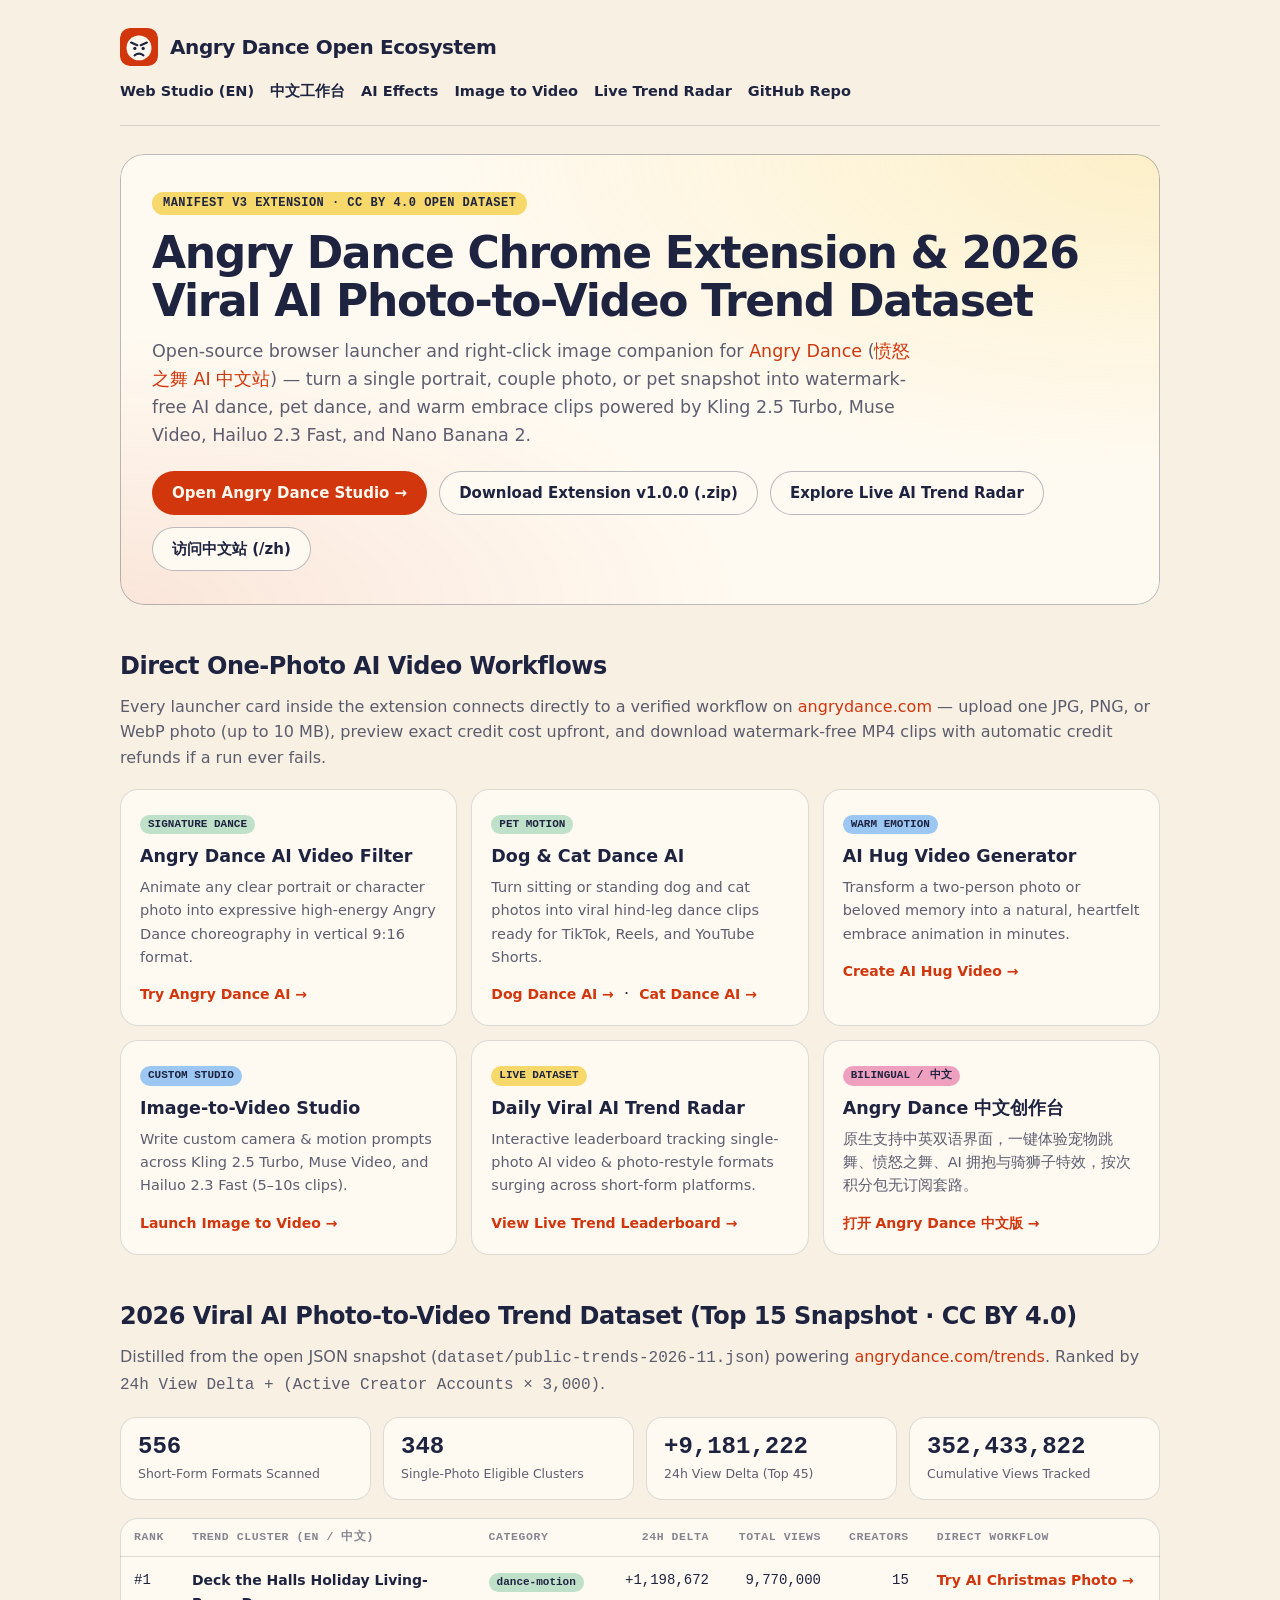
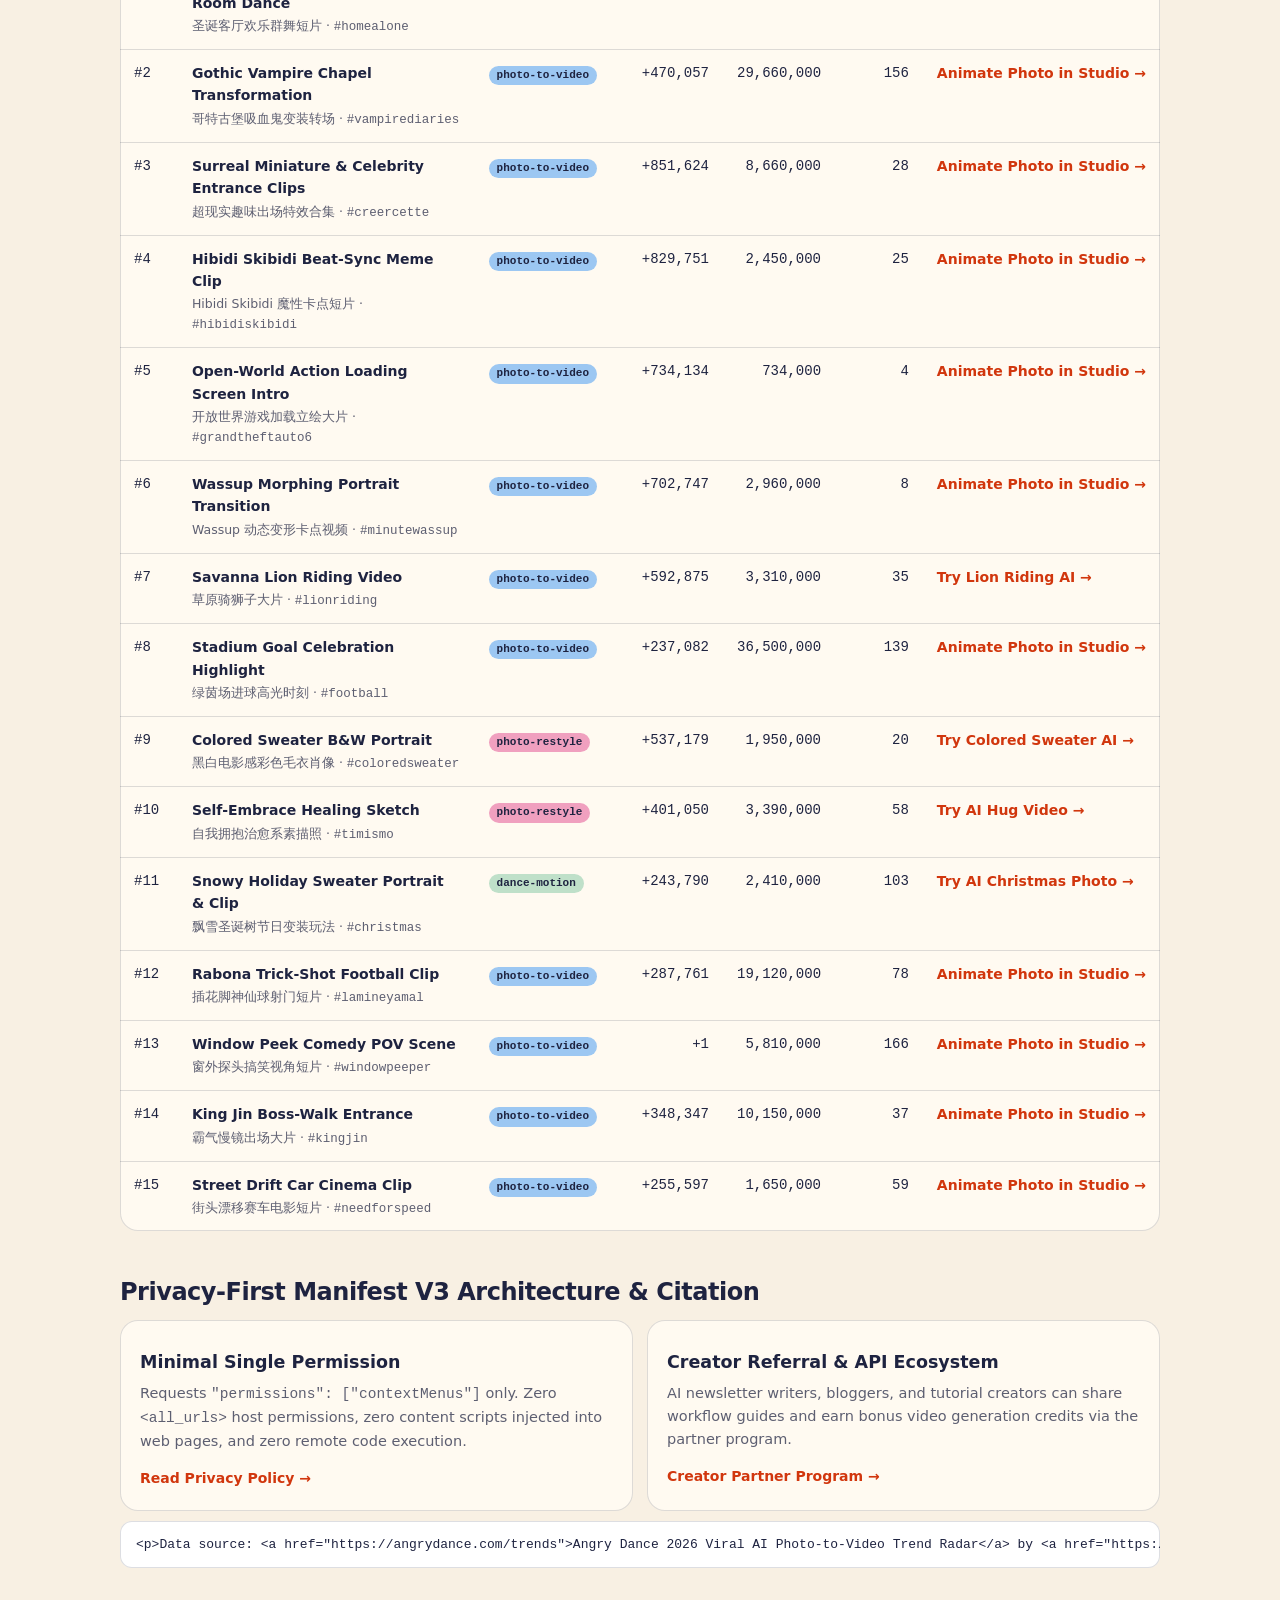
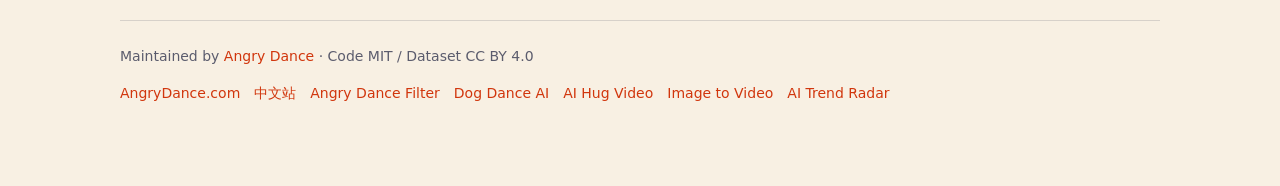
==== docs/index.html @ fce24b59 "Initial release: Angry Dance MV3 Chrome Extension v1.0.0 & CC BY 4.0 AI Video Trend Dataset" ====
<!doctype html>
<html lang="en">
  <head>
    <meta charset="utf-8" />
    <meta name="viewport" content="width=device-width, initial-scale=1" />
    <title>Angry Dance AI — Open-Source Chrome Extension (MV3) &amp; 2026 Viral AI Video Trend Dataset</title>
    <meta
      name="description"
      content="Open-source Manifest V3 Chrome Extension and CC BY 4.0 2026 Viral AI Photo-to-Video Trend Dataset for Angry Dance (angrydance.com). Animate portraits, dog &amp; cat dance clips, and AI hug videos from one photo."
    />
    <meta name="robots" content="index, follow" />
    <link rel="canonical" href="https://siuserxiaowei.github.io/angrydance-chrome-extension/" />
    <link rel="icon" type="image/svg+xml" href="./favicon.svg" />
    <meta property="og:type" content="website" />
    <meta property="og:title" content="Angry Dance AI — Chrome Extension &amp; 2026 Viral AI Video Trend Dataset" />
    <meta
      property="og:description"
      content="Lightweight Manifest V3 browser companion (contextMenus-only) and CC BY 4.0 dataset of 45 ranked single-photo AI video trends."
    />
    <meta property="og:url" content="https://siuserxiaowei.github.io/angrydance-chrome-extension/" />
    <script type="application/ld+json">
{
  "@context": "https://schema.org",
  "@graph": [
    {
      "@type": "SoftwareApplication",
      "name": "Angry Dance AI Chrome Extension",
      "applicationCategory": "MultimediaApplication",
      "operatingSystem": "Chrome, Edge, Chromium",
      "softwareVersion": "1.0.0",
      "license": "https://opensource.org/licenses/MIT",
      "url": "https://siuserxiaowei.github.io/angrydance-chrome-extension/",
      "downloadUrl": "https://github.com/siuserxiaowei/angrydance-chrome-extension/releases/tag/v1.0.0",
      "isPartOf": {
        "@type": "WebSite",
        "name": "Angry Dance",
        "url": "https://angrydance.com/"
      }
    },
    {
      "@type": "Dataset",
      "name": "Angry Dance 2026 Viral AI Photo-to-Video & Dance Trend Dataset",
      "description": "Open CC BY 4.0 dataset of 45 ranked single-photo AI dance, pet motion, and image-to-video social video clusters distilled from 556 short-form formats.",
      "url": "https://angrydance.com/trends",
      "sameAs": "https://siuserxiaowei.github.io/angrydance-chrome-extension/",
      "license": "https://creativecommons.org/licenses/by/4.0/",
      "creator": {
        "@type": "Organization",
        "name": "Angry Dance",
        "url": "https://angrydance.com/"
      }
    }
  ]
}
    </script>
    <style>
      :root {
        --paper: #f8f0e3;
        --surface: #fffaf1;
        --field: #ffffff;
        --ink: #1e2340;
        --ink-72: rgba(30, 35, 64, 0.72);
        --ink-54: rgba(30, 35, 64, 0.54);
        --line: rgba(30, 35, 64, 0.15);
        --line-strong: rgba(30, 35, 64, 0.3);
        --brand: #d1360d;
        --brand-hover: #b92e09;
        --on-brand: #fff8ee;
        --butter: #f6d86b;
        --sage: #bfe0c9;
        --sky: #9cc7f2;
        --rose: #f0a0bf;
        --f-ui: -apple-system, BlinkMacSystemFont, 'Segoe UI', 'PingFang SC', 'Noto Sans SC', system-ui, sans-serif;
        --f-mono: ui-monospace, 'SF Mono', Menlo, Consolas, monospace;
      }
      @media (prefers-color-scheme: dark) {
        :root {
          --paper: #10122a;
          --surface: #181b38;
          --field: #1f2346;
          --ink: #f8f0e3;
          --ink-72: rgba(248, 240, 227, 0.74);
          --ink-54: rgba(248, 240, 227, 0.54);
          --line: rgba(248, 240, 227, 0.14);
          --line-strong: rgba(248, 240, 227, 0.3);
        }
      }
      *, *::before, *::after { box-sizing: border-box; }
      body {
        margin: 0;
        background: var(--paper);
        color: var(--ink);
        font: 400 16px/1.6 var(--f-ui);
        -webkit-font-smoothing: antialiased;
      }
      a { color: var(--brand); text-decoration: none; }
      a:hover { text-decoration: underline; }
      .wrap { max-width: 1080px; margin: 0 auto; padding: 28px 20px 64px; }
      header.nav {
        display: flex;
        flex-wrap: wrap;
        align-items: center;
        justify-content: space-between;
        gap: 14px;
        padding-bottom: 22px;
        border-bottom: 1px solid var(--line);
      }
      .brand {
        display: inline-flex;
        align-items: center;
        gap: 12px;
        color: var(--ink);
        font-weight: 800;
        font-size: 20px;
        letter-spacing: -0.02em;
      }
      .brand:hover { text-decoration: none; }
      .brand img { width: 38px; height: 38px; border-radius: 10px; }
      .nav-links { display: flex; flex-wrap: wrap; gap: 16px; font-size: 14.5px; font-weight: 600; }
      .nav-links a { color: var(--ink); }
      .nav-links a:hover { color: var(--brand); }
      .hero {
        margin-top: 28px;
        padding: 34px 32px;
        border-radius: 24px;
        background:
          radial-gradient(120% 120% at 100% 0%, rgba(246, 216, 107, 0.3), transparent 58%),
          radial-gradient(100% 100% at 0% 100%, rgba(209, 54, 13, 0.1), transparent 60%),
          var(--surface);
        box-shadow: inset 0 0 0 1px var(--line-strong);
      }
      .eyebrow {
        display: inline-block;
        padding: 4px 11px;
        border-radius: 999px;
        background: var(--butter);
        color: #1e2340;
        font: 600 12px/1.2 var(--f-mono);
        letter-spacing: 0.04em;
        text-transform: uppercase;
      }
      h1 {
        margin: 14px 0 12px;
        font-size: clamp(28px, 4.4vw, 44px);
        line-height: 1.1;
        letter-spacing: -0.03em;
      }
      .lead { margin: 0 0 22px; max-width: 760px; font-size: 17.5px; color: var(--ink-72); }
      .btn-row { display: flex; flex-wrap: wrap; gap: 12px; }
      .btn {
        display: inline-flex;
        align-items: center;
        gap: 8px;
        height: 44px;
        padding: 0 20px;
        border-radius: 999px;
        font-weight: 650;
        font-size: 15px;
        color: var(--ink);
        background: var(--surface);
        box-shadow: inset 0 0 0 1px var(--line-strong);
      }
      .btn:hover { text-decoration: none; transform: translateY(-1px); }
      .btn-primary { background: var(--brand); color: var(--on-brand); box-shadow: none; }
      .btn-primary:hover { background: var(--brand-hover); }
      section { margin-top: 42px; }
      h2 { margin: 0 0 8px; font-size: 24px; letter-spacing: -0.02em; }
      .sec-desc { margin: 0 0 18px; color: var(--ink-72); }
      .grid-3 {
        display: grid;
        grid-template-columns: repeat(auto-fit, minmax(290px, 1fr));
        gap: 14px;
      }
      .card {
        padding: 20px;
        border-radius: 18px;
        background: var(--surface);
        box-shadow: inset 0 0 0 1px var(--line);
      }
      .card h3 { margin: 8px 0 6px; font-size: 17.5px; }
      .card p { margin: 0 0 12px; font-size: 14.5px; color: var(--ink-72); }
      .card-cta { font-weight: 650; font-size: 14px; }
      .kpi-row {
        display: grid;
        grid-template-columns: repeat(auto-fit, minmax(190px, 1fr));
        gap: 12px;
        margin-bottom: 18px;
      }
      .kpi {
        padding: 16px 18px;
        border-radius: 16px;
        background: var(--surface);
        box-shadow: inset 0 0 0 1px var(--line);
      }
      .kpi .val { font: 800 24px/1.15 var(--f-mono); }
      .kpi .lbl { margin-top: 4px; font-size: 12.5px; color: var(--ink-72); }
      .table-wrap {
        overflow-x: auto;
        border-radius: 18px;
        background: var(--surface);
        box-shadow: inset 0 0 0 1px var(--line);
      }
      table { width: 100%; border-collapse: collapse; font-size: 14px; }
      th, td { padding: 12px 14px; text-align: left; border-bottom: 1px solid var(--line); vertical-align: top; }
      th { font: 600 11.5px/1.2 var(--f-mono); text-transform: uppercase; letter-spacing: 0.05em; color: var(--ink-54); }
      tr:last-child td { border-bottom: 0; }
      .sub { font-size: 12.5px; color: var(--ink-72); margin-top: 2px; }
      .mono { font-family: var(--f-mono); }
      .num { text-align: right; white-space: nowrap; }
      .badge {
        display: inline-block;
        padding: 3px 8px;
        border-radius: 999px;
        font: 600 11px/1.2 var(--f-mono);
        color: #1e2340;
        background: var(--butter);
        white-space: nowrap;
      }
      .cat-photo-to-video { background: var(--sky); }
      .cat-photo-restyle { background: var(--rose); }
      .cat-dance-motion { background: var(--sage); }
      .table-link { font-weight: 600; white-space: nowrap; }
      pre {
        margin: 10px 0 0;
        padding: 14px 16px;
        border-radius: 12px;
        background: var(--field);
        box-shadow: inset 0 0 0 1px var(--line);
        overflow-x: auto;
        font: 400 13px/1.5 var(--f-mono);
      }
      footer {
        margin-top: 52px;
        padding-top: 24px;
        border-top: 1px solid var(--line);
        display: flex;
        flex-wrap: wrap;
        justify-content: space-between;
        gap: 14px;
        font-size: 14px;
        color: var(--ink-72);
      }
      .footer-links { display: flex; flex-wrap: wrap; gap: 14px; }
    </style>
  </head>
  <body>
    <div class="wrap">
      <header class="nav">
        <a class="brand" href="https://angrydance.com/">
          <img src="./favicon.svg" alt="Angry Dance Logo" width="38" height="38" />
          <span>Angry Dance Open Ecosystem</span>
        </a>
        <nav class="nav-links" aria-label="Primary Links">
          <a href="https://angrydance.com/">Web Studio (EN)</a>
          <a href="https://angrydance.com/zh">中文工作台</a>
          <a href="https://angrydance.com/effects">AI Effects</a>
          <a href="https://angrydance.com/tools/image-to-video">Image to Video</a>
          <a href="https://angrydance.com/trends">Live Trend Radar</a>
          <a href="https://github.com/siuserxiaowei/angrydance-chrome-extension">GitHub Repo</a>
        </nav>
      </header>

      <main>
        <section class="hero">
          <span class="eyebrow">Manifest V3 Extension · CC BY 4.0 Open Dataset</span>
          <h1>Angry Dance Chrome Extension &amp; 2026 Viral AI Photo-to-Video Trend Dataset</h1>
          <p class="lead">
            Open-source browser launcher and right-click image companion for
            <a href="https://angrydance.com/">Angry Dance</a> (<a href="https://angrydance.com/zh">愤怒之舞 AI 中文站</a>)
            — turn a single portrait, couple photo, or pet snapshot into watermark-free AI dance, pet dance, and warm embrace clips powered by Kling 2.5 Turbo, Muse Video, Hailuo 2.3 Fast, and Nano Banana 2.
          </p>
          <div class="btn-row">
            <a class="btn btn-primary" href="https://angrydance.com/">Open Angry Dance Studio →</a>
            <a class="btn" href="https://github.com/siuserxiaowei/angrydance-chrome-extension/releases/tag/v1.0.0">Download Extension v1.0.0 (.zip)</a>
            <a class="btn" href="https://angrydance.com/trends">Explore Live AI Trend Radar</a>
            <a class="btn" href="https://angrydance.com/zh">访问中文站 (/zh)</a>
          </div>
        </section>

        <section id="workflows">
          <h2>Direct One-Photo AI Video Workflows</h2>
          <p class="sec-desc">
            Every launcher card inside the extension connects directly to a verified workflow on
            <a href="https://angrydance.com/">angrydance.com</a> — upload one JPG, PNG, or WebP photo (up to 10 MB), preview exact credit cost upfront, and download watermark-free MP4 clips with automatic credit refunds if a run ever fails.
          </p>
          <div class="grid-3">
            <article class="card">
              <span class="badge cat-dance-motion">SIGNATURE DANCE</span>
              <h3>Angry Dance AI Video Filter</h3>
              <p>Animate any clear portrait or character photo into expressive high-energy Angry Dance choreography in vertical 9:16 format.</p>
              <a class="card-cta" href="https://angrydance.com/effects/angry-dance">Try Angry Dance AI →</a>
            </article>

            <article class="card">
              <span class="badge cat-dance-motion">PET MOTION</span>
              <h3>Dog &amp; Cat Dance AI</h3>
              <p>Turn sitting or standing dog and cat photos into viral hind-leg dance clips ready for TikTok, Reels, and YouTube Shorts.</p>
              <a class="card-cta" href="https://angrydance.com/effects/dog-dance-ai">Dog Dance AI →</a>
              &nbsp;·&nbsp;
              <a class="card-cta" href="https://angrydance.com/effects/cat-dance-ai">Cat Dance AI →</a>
            </article>

            <article class="card">
              <span class="badge cat-photo-to-video">WARM EMOTION</span>
              <h3>AI Hug Video Generator</h3>
              <p>Transform a two-person photo or beloved memory into a natural, heartfelt embrace animation in minutes.</p>
              <a class="card-cta" href="https://angrydance.com/effects/ai-hug-video">Create AI Hug Video →</a>
            </article>

            <article class="card">
              <span class="badge cat-photo-to-video">CUSTOM STUDIO</span>
              <h3>Image-to-Video Studio</h3>
              <p>Write custom camera &amp; motion prompts across Kling 2.5 Turbo, Muse Video, and Hailuo 2.3 Fast (5–10s clips).</p>
              <a class="card-cta" href="https://angrydance.com/tools/image-to-video">Launch Image to Video →</a>
            </article>

            <article class="card">
              <span class="badge">LIVE DATASET</span>
              <h3>Daily Viral AI Trend Radar</h3>
              <p>Interactive leaderboard tracking single-photo AI video &amp; photo-restyle formats surging across short-form platforms.</p>
              <a class="card-cta" href="https://angrydance.com/trends">View Live Trend Leaderboard →</a>
            </article>

            <article class="card">
              <span class="badge cat-photo-restyle">BILINGUAL / 中文</span>
              <h3>Angry Dance 中文创作台</h3>
              <p>原生支持中英双语界面，一键体验宠物跳舞、愤怒之舞、AI 拥抱与骑狮子特效，按次积分包无订阅套路。</p>
              <a class="card-cta" href="https://angrydance.com/zh">打开 Angry Dance 中文版 →</a>
            </article>
          </div>
        </section>

        <section id="dataset">
          <h2>2026 Viral AI Photo-to-Video Trend Dataset (Top 15 Snapshot · CC BY 4.0)</h2>
          <p class="sec-desc">
            Distilled from the open JSON snapshot (<code>dataset/public-trends-2026-11.json</code>) powering
            <a href="https://angrydance.com/trends">angrydance.com/trends</a>. Ranked by
            <code>24h View Delta + (Active Creator Accounts × 3,000)</code>.
          </p>

          <div class="kpi-row">
            <div class="kpi">
              <div class="val">556</div>
              <div class="lbl">Short-Form Formats Scanned</div>
            </div>
            <div class="kpi">
              <div class="val">348</div>
              <div class="lbl">Single-Photo Eligible Clusters</div>
            </div>
            <div class="kpi">
              <div class="val">+9,181,222</div>
              <div class="lbl">24h View Delta (Top 45)</div>
            </div>
            <div class="kpi">
              <div class="val">352,433,822</div>
              <div class="lbl">Cumulative Views Tracked</div>
            </div>
          </div>

          <div class="table-wrap">
            <table>
              <thead>
                <tr>
                  <th>Rank</th>
                  <th>Trend Cluster (EN / 中文)</th>
                  <th>Category</th>
                  <th class="num">24h Delta</th>
                  <th class="num">Total Views</th>
                  <th class="num">Creators</th>
                  <th>Direct Workflow</th>
                </tr>
              </thead>
              <tbody>
            <tr>
              <td class="mono">#1</td>
              <td>
                <strong>Deck the Halls Holiday Living-Room Dance</strong>
                <div class="sub">圣诞客厅欢乐群舞短片 · <span class="mono">#homealone</span></div>
              </td>
              <td><span class="badge cat-dance-motion">dance-motion</span></td>
              <td class="num mono">+1,198,672</td>
              <td class="num mono">9,770,000</td>
              <td class="num mono">15</td>
              <td><a class="table-link" href="https://angrydance.com/effects/ai-christmas-photo">Try AI Christmas Photo →</a></td>
            </tr>
            <tr>
              <td class="mono">#2</td>
              <td>
                <strong>Gothic Vampire Chapel Transformation</strong>
                <div class="sub">哥特古堡吸血鬼变装转场 · <span class="mono">#vampirediaries</span></div>
              </td>
              <td><span class="badge cat-photo-to-video">photo-to-video</span></td>
              <td class="num mono">+470,057</td>
              <td class="num mono">29,660,000</td>
              <td class="num mono">156</td>
              <td><a class="table-link" href="https://angrydance.com/tools/image-to-video">Animate Photo in Studio →</a></td>
            </tr>
            <tr>
              <td class="mono">#3</td>
              <td>
                <strong>Surreal Miniature &amp; Celebrity Entrance Clips</strong>
                <div class="sub">超现实趣味出场特效合集 · <span class="mono">#creercette</span></div>
              </td>
              <td><span class="badge cat-photo-to-video">photo-to-video</span></td>
              <td class="num mono">+851,624</td>
              <td class="num mono">8,660,000</td>
              <td class="num mono">28</td>
              <td><a class="table-link" href="https://angrydance.com/tools/image-to-video">Animate Photo in Studio →</a></td>
            </tr>
            <tr>
              <td class="mono">#4</td>
              <td>
                <strong>Hibidi Skibidi Beat-Sync Meme Clip</strong>
                <div class="sub">Hibidi Skibidi 魔性卡点短片 · <span class="mono">#hibidiskibidi</span></div>
              </td>
              <td><span class="badge cat-photo-to-video">photo-to-video</span></td>
              <td class="num mono">+829,751</td>
              <td class="num mono">2,450,000</td>
              <td class="num mono">25</td>
              <td><a class="table-link" href="https://angrydance.com/tools/image-to-video">Animate Photo in Studio →</a></td>
            </tr>
            <tr>
              <td class="mono">#5</td>
              <td>
                <strong>Open-World Action Loading Screen Intro</strong>
                <div class="sub">开放世界游戏加载立绘大片 · <span class="mono">#grandtheftauto6</span></div>
              </td>
              <td><span class="badge cat-photo-to-video">photo-to-video</span></td>
              <td class="num mono">+734,134</td>
              <td class="num mono">734,000</td>
              <td class="num mono">4</td>
              <td><a class="table-link" href="https://angrydance.com/tools/image-to-video">Animate Photo in Studio →</a></td>
            </tr>
            <tr>
              <td class="mono">#6</td>
              <td>
                <strong>Wassup Morphing Portrait Transition</strong>
                <div class="sub">Wassup 动态变形卡点视频 · <span class="mono">#minutewassup</span></div>
              </td>
              <td><span class="badge cat-photo-to-video">photo-to-video</span></td>
              <td class="num mono">+702,747</td>
              <td class="num mono">2,960,000</td>
              <td class="num mono">8</td>
              <td><a class="table-link" href="https://angrydance.com/tools/image-to-video">Animate Photo in Studio →</a></td>
            </tr>
            <tr>
              <td class="mono">#7</td>
              <td>
                <strong>Savanna Lion Riding Video</strong>
                <div class="sub">草原骑狮子大片 · <span class="mono">#lionriding</span></div>
              </td>
              <td><span class="badge cat-photo-to-video">photo-to-video</span></td>
              <td class="num mono">+592,875</td>
              <td class="num mono">3,310,000</td>
              <td class="num mono">35</td>
              <td><a class="table-link" href="https://angrydance.com/effects/lion-riding-ai">Try Lion Riding AI →</a></td>
            </tr>
            <tr>
              <td class="mono">#8</td>
              <td>
                <strong>Stadium Goal Celebration Highlight</strong>
                <div class="sub">绿茵场进球高光时刻 · <span class="mono">#football</span></div>
              </td>
              <td><span class="badge cat-photo-to-video">photo-to-video</span></td>
              <td class="num mono">+237,082</td>
              <td class="num mono">36,500,000</td>
              <td class="num mono">139</td>
              <td><a class="table-link" href="https://angrydance.com/tools/image-to-video">Animate Photo in Studio →</a></td>
            </tr>
            <tr>
              <td class="mono">#9</td>
              <td>
                <strong>Colored Sweater B&amp;W Portrait</strong>
                <div class="sub">黑白电影感彩色毛衣肖像 · <span class="mono">#coloredsweater</span></div>
              </td>
              <td><span class="badge cat-photo-restyle">photo-restyle</span></td>
              <td class="num mono">+537,179</td>
              <td class="num mono">1,950,000</td>
              <td class="num mono">20</td>
              <td><a class="table-link" href="https://angrydance.com/effects/colored-sweater-ai">Try Colored Sweater AI →</a></td>
            </tr>
            <tr>
              <td class="mono">#10</td>
              <td>
                <strong>Self-Embrace Healing Sketch</strong>
                <div class="sub">自我拥抱治愈系素描照 · <span class="mono">#timismo</span></div>
              </td>
              <td><span class="badge cat-photo-restyle">photo-restyle</span></td>
              <td class="num mono">+401,050</td>
              <td class="num mono">3,390,000</td>
              <td class="num mono">58</td>
              <td><a class="table-link" href="https://angrydance.com/effects/ai-hug-video">Try AI Hug Video →</a></td>
            </tr>
            <tr>
              <td class="mono">#11</td>
              <td>
                <strong>Snowy Holiday Sweater Portrait &amp; Clip</strong>
                <div class="sub">飘雪圣诞树节日变装玩法 · <span class="mono">#christmas</span></div>
              </td>
              <td><span class="badge cat-dance-motion">dance-motion</span></td>
              <td class="num mono">+243,790</td>
              <td class="num mono">2,410,000</td>
              <td class="num mono">103</td>
              <td><a class="table-link" href="https://angrydance.com/effects/ai-christmas-photo">Try AI Christmas Photo →</a></td>
            </tr>
            <tr>
              <td class="mono">#12</td>
              <td>
                <strong>Rabona Trick-Shot Football Clip</strong>
                <div class="sub">插花脚神仙球射门短片 · <span class="mono">#lamineyamal</span></div>
              </td>
              <td><span class="badge cat-photo-to-video">photo-to-video</span></td>
              <td class="num mono">+287,761</td>
              <td class="num mono">19,120,000</td>
              <td class="num mono">78</td>
              <td><a class="table-link" href="https://angrydance.com/tools/image-to-video">Animate Photo in Studio →</a></td>
            </tr>
            <tr>
              <td class="mono">#13</td>
              <td>
                <strong>Window Peek Comedy POV Scene</strong>
                <div class="sub">窗外探头搞笑视角短片 · <span class="mono">#windowpeeper</span></div>
              </td>
              <td><span class="badge cat-photo-to-video">photo-to-video</span></td>
              <td class="num mono">+1</td>
              <td class="num mono">5,810,000</td>
              <td class="num mono">166</td>
              <td><a class="table-link" href="https://angrydance.com/tools/image-to-video">Animate Photo in Studio →</a></td>
            </tr>
            <tr>
              <td class="mono">#14</td>
              <td>
                <strong>King Jin Boss-Walk Entrance</strong>
                <div class="sub">霸气慢镜出场大片 · <span class="mono">#kingjin</span></div>
              </td>
              <td><span class="badge cat-photo-to-video">photo-to-video</span></td>
              <td class="num mono">+348,347</td>
              <td class="num mono">10,150,000</td>
              <td class="num mono">37</td>
              <td><a class="table-link" href="https://angrydance.com/tools/image-to-video">Animate Photo in Studio →</a></td>
            </tr>
            <tr>
              <td class="mono">#15</td>
              <td>
                <strong>Street Drift Car Cinema Clip</strong>
                <div class="sub">街头漂移赛车电影短片 · <span class="mono">#needforspeed</span></div>
              </td>
              <td><span class="badge cat-photo-to-video">photo-to-video</span></td>
              <td class="num mono">+255,597</td>
              <td class="num mono">1,650,000</td>
              <td class="num mono">59</td>
              <td><a class="table-link" href="https://angrydance.com/tools/image-to-video">Animate Photo in Studio →</a></td>
            </tr>
              </tbody>
            </table>
          </div>
        </section>

        <section id="extension-architecture">
          <h2>Privacy-First Manifest V3 Architecture &amp; Citation</h2>
          <div class="grid-3">
            <div class="card">
              <h3>Minimal Single Permission</h3>
              <p>
                Requests <code>"permissions": ["contextMenus"]</code> only. Zero <code>&lt;all_urls&gt;</code> host permissions, zero content scripts injected into web pages, and zero remote code execution.
              </p>
              <a class="card-cta" href="https://angrydance.com/privacy-policy">Read Privacy Policy →</a>
            </div>
            <div class="card">
              <h3>Creator Referral &amp; API Ecosystem</h3>
              <p>
                AI newsletter writers, bloggers, and tutorial creators can share workflow guides and earn bonus video generation credits via the partner program.
              </p>
              <a class="card-cta" href="https://angrydance.com/invite">Creator Partner Program →</a>
            </div>
          </div>
          <pre>&lt;p&gt;Data source: &lt;a href="https://angrydance.com/trends"&gt;Angry Dance 2026 Viral AI Photo-to-Video Trend Radar&lt;/a&gt; by &lt;a href="https://angrydance.com/"&gt;Angry Dance&lt;/a&gt; (CC BY 4.0).&lt;/p&gt;</pre>
        </section>
      </main>

      <footer>
        <div>
          Maintained by <a href="https://angrydance.com/">Angry Dance</a> · Code MIT / Dataset CC BY 4.0
        </div>
        <div class="footer-links">
          <a href="https://angrydance.com/">AngryDance.com</a>
          <a href="https://angrydance.com/zh">中文站</a>
          <a href="https://angrydance.com/effects/angry-dance">Angry Dance Filter</a>
          <a href="https://angrydance.com/effects/dog-dance-ai">Dog Dance AI</a>
          <a href="https://angrydance.com/effects/ai-hug-video">AI Hug Video</a>
          <a href="https://angrydance.com/tools/image-to-video">Image to Video</a>
          <a href="https://angrydance.com/trends">AI Trend Radar</a>
        </div>
      </footer>
    </div>
  </body>
</html>
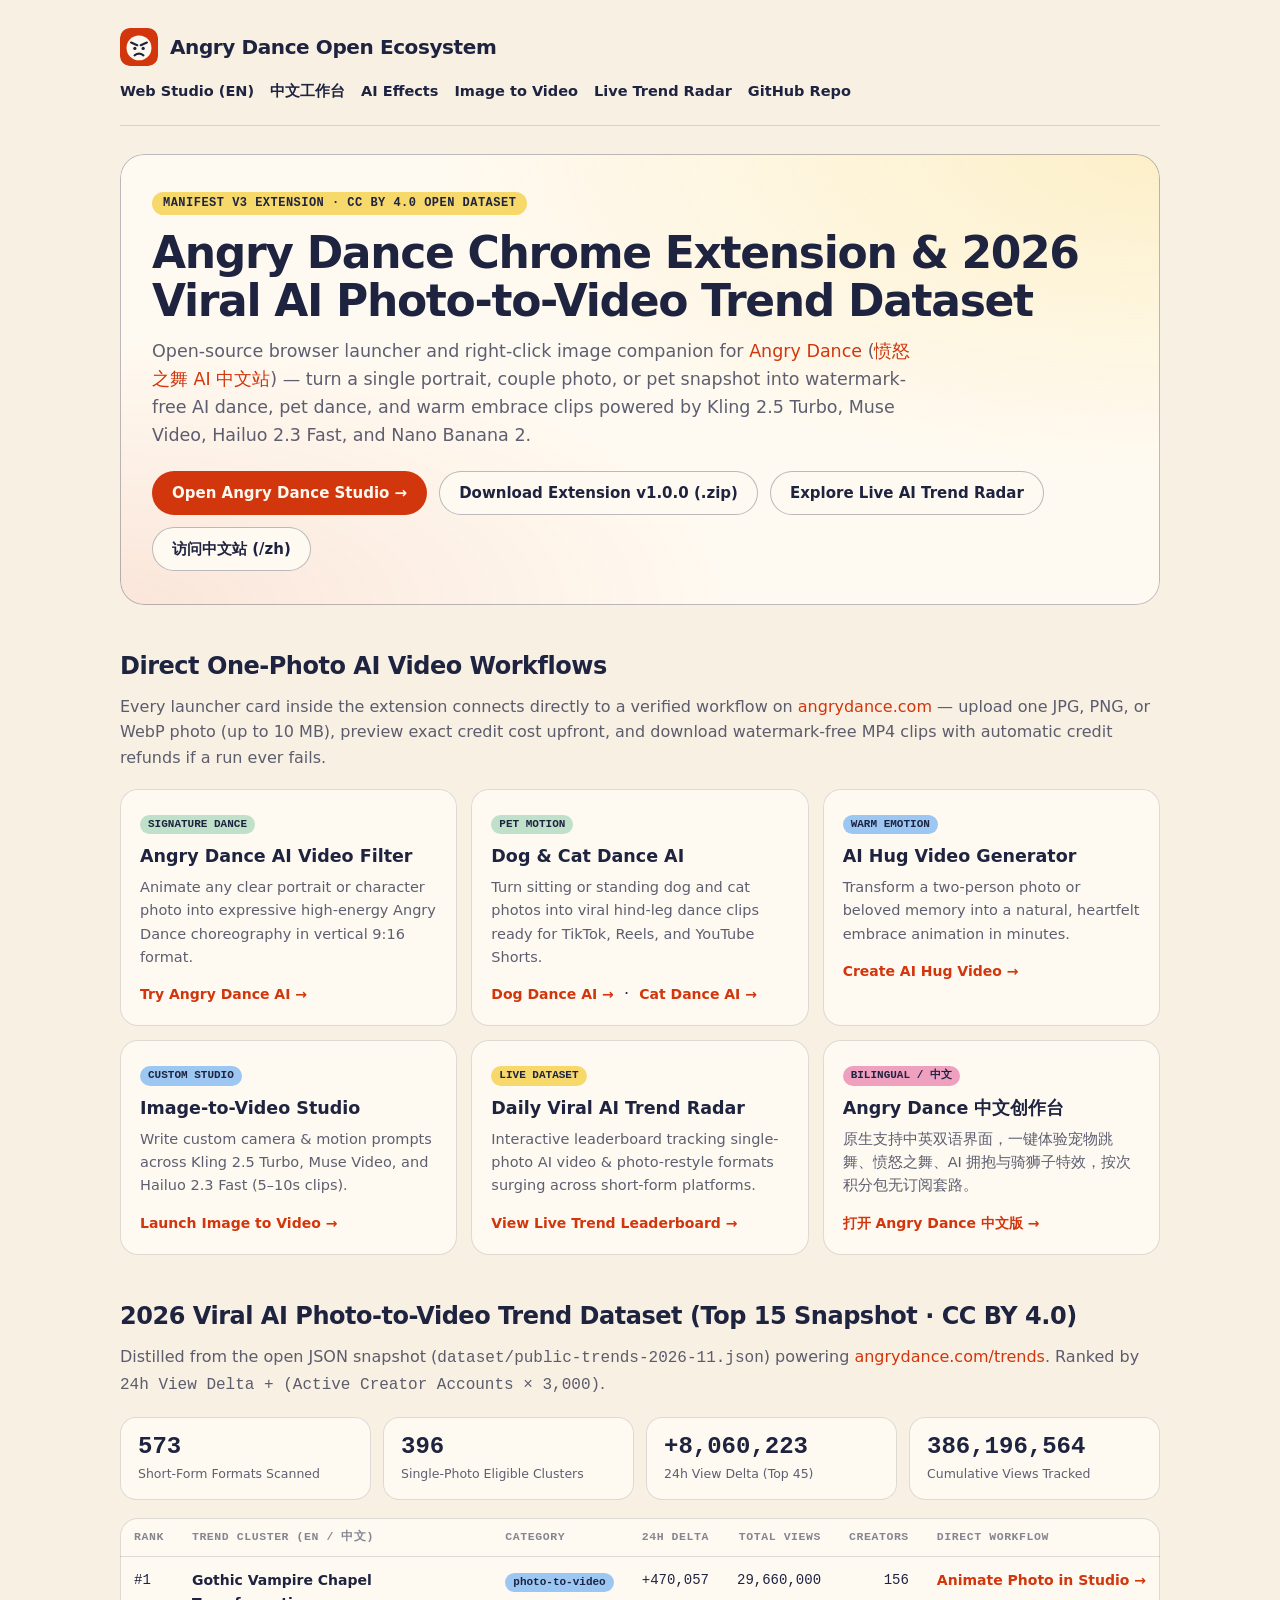
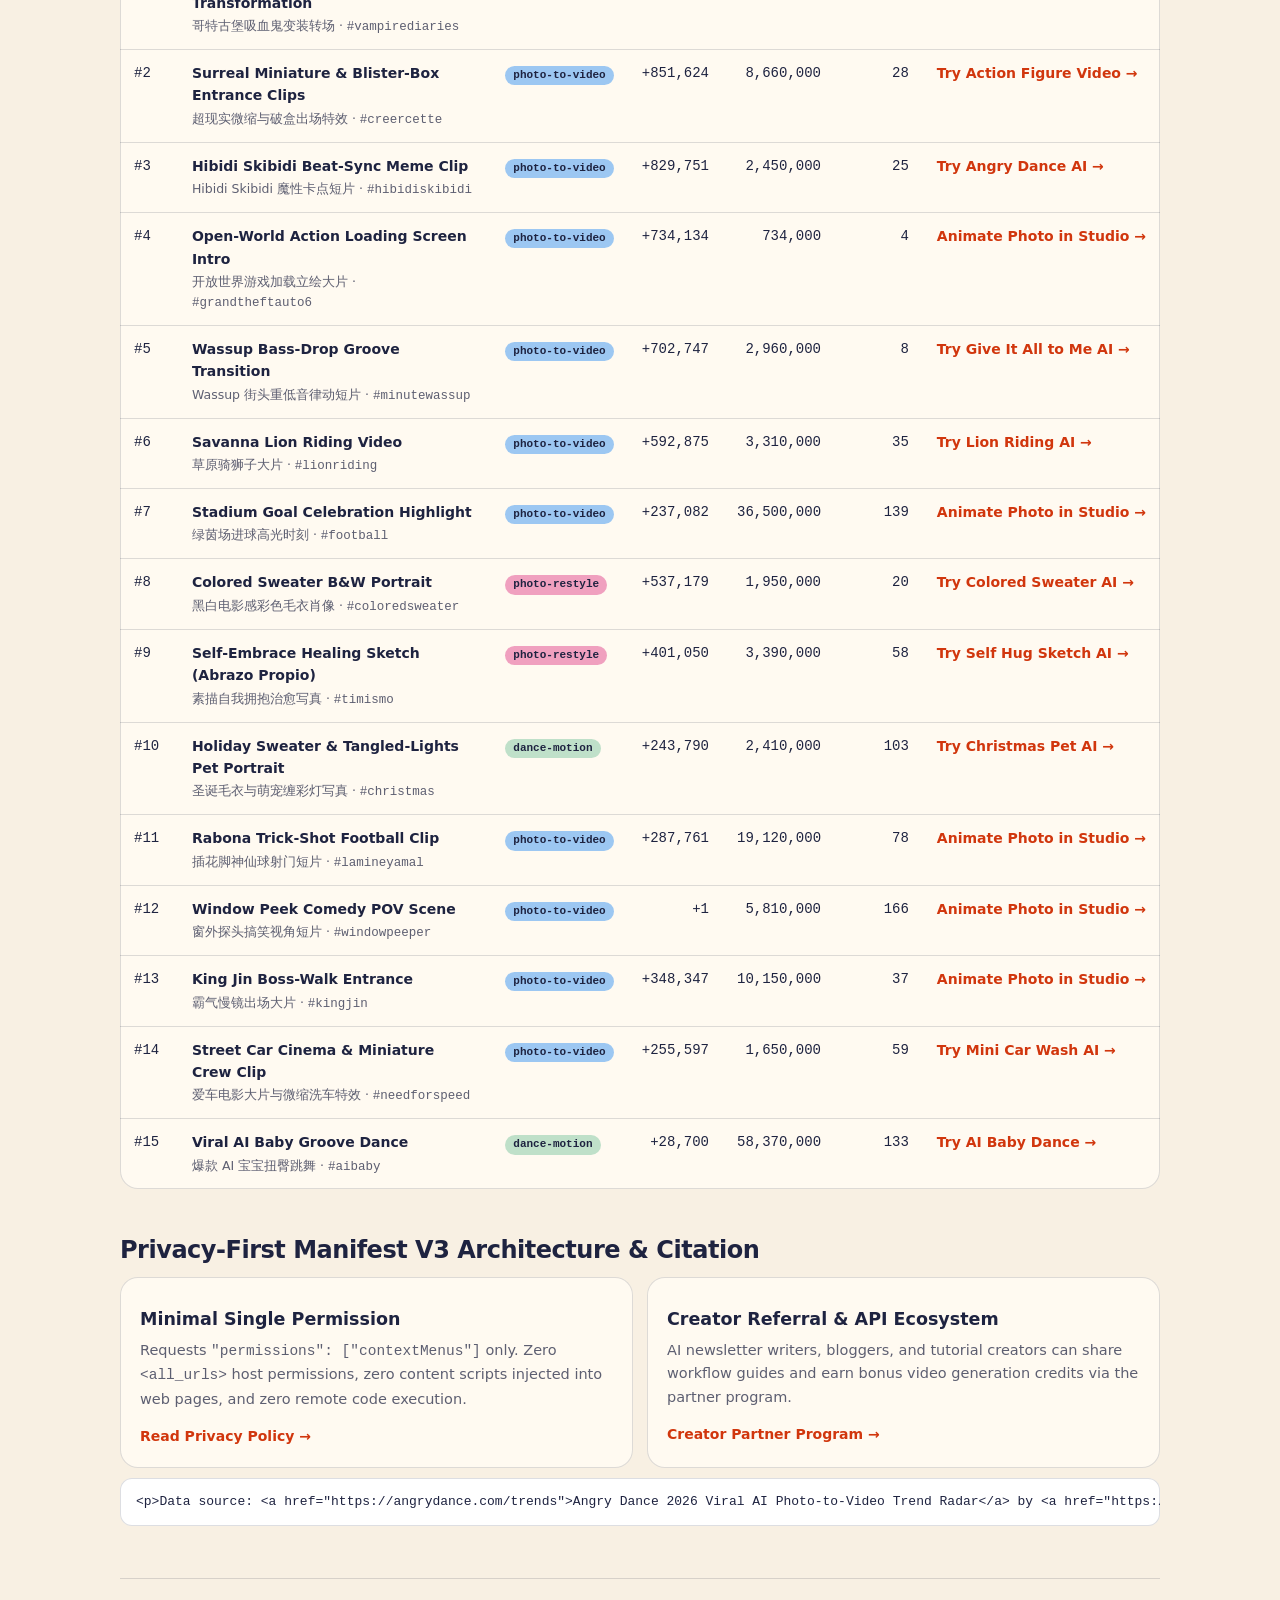
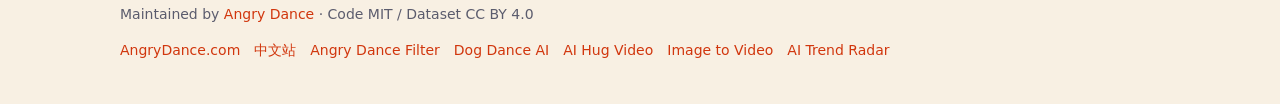
==== commit d7026aa3: "Update CC BY 4.0 dataset snapshot to 2026-11-18 (72 ranked single-photo clusters)" ====
--- a/docs/index.html
+++ b/docs/index.html
@@ -340,19 +340,19 @@
 
           <div class="kpi-row">
             <div class="kpi">
-              <div class="val">556</div>
+              <div class="val">573</div>
               <div class="lbl">Short-Form Formats Scanned</div>
             </div>
             <div class="kpi">
-              <div class="val">348</div>
+              <div class="val">396</div>
               <div class="lbl">Single-Photo Eligible Clusters</div>
             </div>
             <div class="kpi">
-              <div class="val">+9,181,222</div>
+              <div class="val">+8,060,223</div>
               <div class="lbl">24h View Delta (Top 45)</div>
             </div>
             <div class="kpi">
-              <div class="val">352,433,822</div>
+              <div class="val">386,196,564</div>
               <div class="lbl">Cumulative Views Tracked</div>
             </div>
           </div>
@@ -374,18 +374,6 @@
             <tr>
               <td class="mono">#1</td>
               <td>
-                <strong>Deck the Halls Holiday Living-Room Dance</strong>
-                <div class="sub">圣诞客厅欢乐群舞短片 · <span class="mono">#homealone</span></div>
-              </td>
-              <td><span class="badge cat-dance-motion">dance-motion</span></td>
-              <td class="num mono">+1,198,672</td>
-              <td class="num mono">9,770,000</td>
-              <td class="num mono">15</td>
-              <td><a class="table-link" href="https://angrydance.com/effects/ai-christmas-photo">Try AI Christmas Photo →</a></td>
-            </tr>
-            <tr>
-              <td class="mono">#2</td>
-              <td>
                 <strong>Gothic Vampire Chapel Transformation</strong>
                 <div class="sub">哥特古堡吸血鬼变装转场 · <span class="mono">#vampirediaries</span></div>
               </td>
@@ -396,19 +384,19 @@
               <td><a class="table-link" href="https://angrydance.com/tools/image-to-video">Animate Photo in Studio →</a></td>
             </tr>
             <tr>
-              <td class="mono">#3</td>
-              <td>
-                <strong>Surreal Miniature &amp; Celebrity Entrance Clips</strong>
-                <div class="sub">超现实趣味出场特效合集 · <span class="mono">#creercette</span></div>
+              <td class="mono">#2</td>
+              <td>
+                <strong>Surreal Miniature &amp; Blister-Box Entrance Clips</strong>
+                <div class="sub">超现实微缩与破盒出场特效 · <span class="mono">#creercette</span></div>
               </td>
               <td><span class="badge cat-photo-to-video">photo-to-video</span></td>
               <td class="num mono">+851,624</td>
               <td class="num mono">8,660,000</td>
               <td class="num mono">28</td>
-              <td><a class="table-link" href="https://angrydance.com/tools/image-to-video">Animate Photo in Studio →</a></td>
-            </tr>
-            <tr>
-              <td class="mono">#4</td>
+              <td><a class="table-link" href="https://angrydance.com/effects/ai-action-figure-video">Try Action Figure Video →</a></td>
+            </tr>
+            <tr>
+              <td class="mono">#3</td>
               <td>
                 <strong>Hibidi Skibidi Beat-Sync Meme Clip</strong>
                 <div class="sub">Hibidi Skibidi 魔性卡点短片 · <span class="mono">#hibidiskibidi</span></div>
@@ -417,10 +405,10 @@
               <td class="num mono">+829,751</td>
               <td class="num mono">2,450,000</td>
               <td class="num mono">25</td>
-              <td><a class="table-link" href="https://angrydance.com/tools/image-to-video">Animate Photo in Studio →</a></td>
-            </tr>
-            <tr>
-              <td class="mono">#5</td>
+              <td><a class="table-link" href="https://angrydance.com/effects/angry-dance">Try Angry Dance AI →</a></td>
+            </tr>
+            <tr>
+              <td class="mono">#4</td>
               <td>
                 <strong>Open-World Action Loading Screen Intro</strong>
                 <div class="sub">开放世界游戏加载立绘大片 · <span class="mono">#grandtheftauto6</span></div>
@@ -432,19 +420,19 @@
               <td><a class="table-link" href="https://angrydance.com/tools/image-to-video">Animate Photo in Studio →</a></td>
             </tr>
             <tr>
-              <td class="mono">#6</td>
-              <td>
-                <strong>Wassup Morphing Portrait Transition</strong>
-                <div class="sub">Wassup 动态变形卡点视频 · <span class="mono">#minutewassup</span></div>
+              <td class="mono">#5</td>
+              <td>
+                <strong>Wassup Bass-Drop Groove Transition</strong>
+                <div class="sub">Wassup 街头重低音律动短片 · <span class="mono">#minutewassup</span></div>
               </td>
               <td><span class="badge cat-photo-to-video">photo-to-video</span></td>
               <td class="num mono">+702,747</td>
               <td class="num mono">2,960,000</td>
               <td class="num mono">8</td>
-              <td><a class="table-link" href="https://angrydance.com/tools/image-to-video">Animate Photo in Studio →</a></td>
-            </tr>
-            <tr>
-              <td class="mono">#7</td>
+              <td><a class="table-link" href="https://angrydance.com/effects/give-it-all-to-me-ai">Try Give It All to Me AI →</a></td>
+            </tr>
+            <tr>
+              <td class="mono">#6</td>
               <td>
                 <strong>Savanna Lion Riding Video</strong>
                 <div class="sub">草原骑狮子大片 · <span class="mono">#lionriding</span></div>
@@ -456,7 +444,7 @@
               <td><a class="table-link" href="https://angrydance.com/effects/lion-riding-ai">Try Lion Riding AI →</a></td>
             </tr>
             <tr>
-              <td class="mono">#8</td>
+              <td class="mono">#7</td>
               <td>
                 <strong>Stadium Goal Celebration Highlight</strong>
                 <div class="sub">绿茵场进球高光时刻 · <span class="mono">#football</span></div>
@@ -468,7 +456,7 @@
               <td><a class="table-link" href="https://angrydance.com/tools/image-to-video">Animate Photo in Studio →</a></td>
             </tr>
             <tr>
-              <td class="mono">#9</td>
+              <td class="mono">#8</td>
               <td>
                 <strong>Colored Sweater B&amp;W Portrait</strong>
                 <div class="sub">黑白电影感彩色毛衣肖像 · <span class="mono">#coloredsweater</span></div>
@@ -480,31 +468,31 @@
               <td><a class="table-link" href="https://angrydance.com/effects/colored-sweater-ai">Try Colored Sweater AI →</a></td>
             </tr>
             <tr>
-              <td class="mono">#10</td>
-              <td>
-                <strong>Self-Embrace Healing Sketch</strong>
-                <div class="sub">自我拥抱治愈系素描照 · <span class="mono">#timismo</span></div>
+              <td class="mono">#9</td>
+              <td>
+                <strong>Self-Embrace Healing Sketch (Abrazo Propio)</strong>
+                <div class="sub">素描自我拥抱治愈写真 · <span class="mono">#timismo</span></div>
               </td>
               <td><span class="badge cat-photo-restyle">photo-restyle</span></td>
               <td class="num mono">+401,050</td>
               <td class="num mono">3,390,000</td>
               <td class="num mono">58</td>
-              <td><a class="table-link" href="https://angrydance.com/effects/ai-hug-video">Try AI Hug Video →</a></td>
-            </tr>
-            <tr>
-              <td class="mono">#11</td>
-              <td>
-                <strong>Snowy Holiday Sweater Portrait &amp; Clip</strong>
-                <div class="sub">飘雪圣诞树节日变装玩法 · <span class="mono">#christmas</span></div>
+              <td><a class="table-link" href="https://angrydance.com/effects/self-hug-sketch-ai">Try Self Hug Sketch AI →</a></td>
+            </tr>
+            <tr>
+              <td class="mono">#10</td>
+              <td>
+                <strong>Holiday Sweater &amp; Tangled-Lights Pet Portrait</strong>
+                <div class="sub">圣诞毛衣与萌宠缠彩灯写真 · <span class="mono">#christmas</span></div>
               </td>
               <td><span class="badge cat-dance-motion">dance-motion</span></td>
               <td class="num mono">+243,790</td>
               <td class="num mono">2,410,000</td>
               <td class="num mono">103</td>
-              <td><a class="table-link" href="https://angrydance.com/effects/ai-christmas-photo">Try AI Christmas Photo →</a></td>
-            </tr>
-            <tr>
-              <td class="mono">#12</td>
+              <td><a class="table-link" href="https://angrydance.com/effects/christmas-pet-ai">Try Christmas Pet AI →</a></td>
+            </tr>
+            <tr>
+              <td class="mono">#11</td>
               <td>
                 <strong>Rabona Trick-Shot Football Clip</strong>
                 <div class="sub">插花脚神仙球射门短片 · <span class="mono">#lamineyamal</span></div>
@@ -516,7 +504,7 @@
               <td><a class="table-link" href="https://angrydance.com/tools/image-to-video">Animate Photo in Studio →</a></td>
             </tr>
             <tr>
-              <td class="mono">#13</td>
+              <td class="mono">#12</td>
               <td>
                 <strong>Window Peek Comedy POV Scene</strong>
                 <div class="sub">窗外探头搞笑视角短片 · <span class="mono">#windowpeeper</span></div>
@@ -528,7 +516,7 @@
               <td><a class="table-link" href="https://angrydance.com/tools/image-to-video">Animate Photo in Studio →</a></td>
             </tr>
             <tr>
-              <td class="mono">#14</td>
+              <td class="mono">#13</td>
               <td>
                 <strong>King Jin Boss-Walk Entrance</strong>
                 <div class="sub">霸气慢镜出场大片 · <span class="mono">#kingjin</span></div>
@@ -540,16 +528,28 @@
               <td><a class="table-link" href="https://angrydance.com/tools/image-to-video">Animate Photo in Studio →</a></td>
             </tr>
             <tr>
-              <td class="mono">#15</td>
-              <td>
-                <strong>Street Drift Car Cinema Clip</strong>
-                <div class="sub">街头漂移赛车电影短片 · <span class="mono">#needforspeed</span></div>
+              <td class="mono">#14</td>
+              <td>
+                <strong>Street Car Cinema &amp; Miniature Crew Clip</strong>
+                <div class="sub">爱车电影大片与微缩洗车特效 · <span class="mono">#needforspeed</span></div>
               </td>
               <td><span class="badge cat-photo-to-video">photo-to-video</span></td>
               <td class="num mono">+255,597</td>
               <td class="num mono">1,650,000</td>
               <td class="num mono">59</td>
-              <td><a class="table-link" href="https://angrydance.com/tools/image-to-video">Animate Photo in Studio →</a></td>
+              <td><a class="table-link" href="https://angrydance.com/effects/mini-workers-car-wash-ai">Try Mini Car Wash AI →</a></td>
+            </tr>
+            <tr>
+              <td class="mono">#15</td>
+              <td>
+                <strong>Viral AI Baby Groove Dance</strong>
+                <div class="sub">爆款 AI 宝宝扭臀跳舞 · <span class="mono">#aibaby</span></div>
+              </td>
+              <td><span class="badge cat-dance-motion">dance-motion</span></td>
+              <td class="num mono">+28,700</td>
+              <td class="num mono">58,370,000</td>
+              <td class="num mono">133</td>
+              <td><a class="table-link" href="https://angrydance.com/effects/ai-baby-dance">Try AI Baby Dance →</a></td>
             </tr>
               </tbody>
             </table>
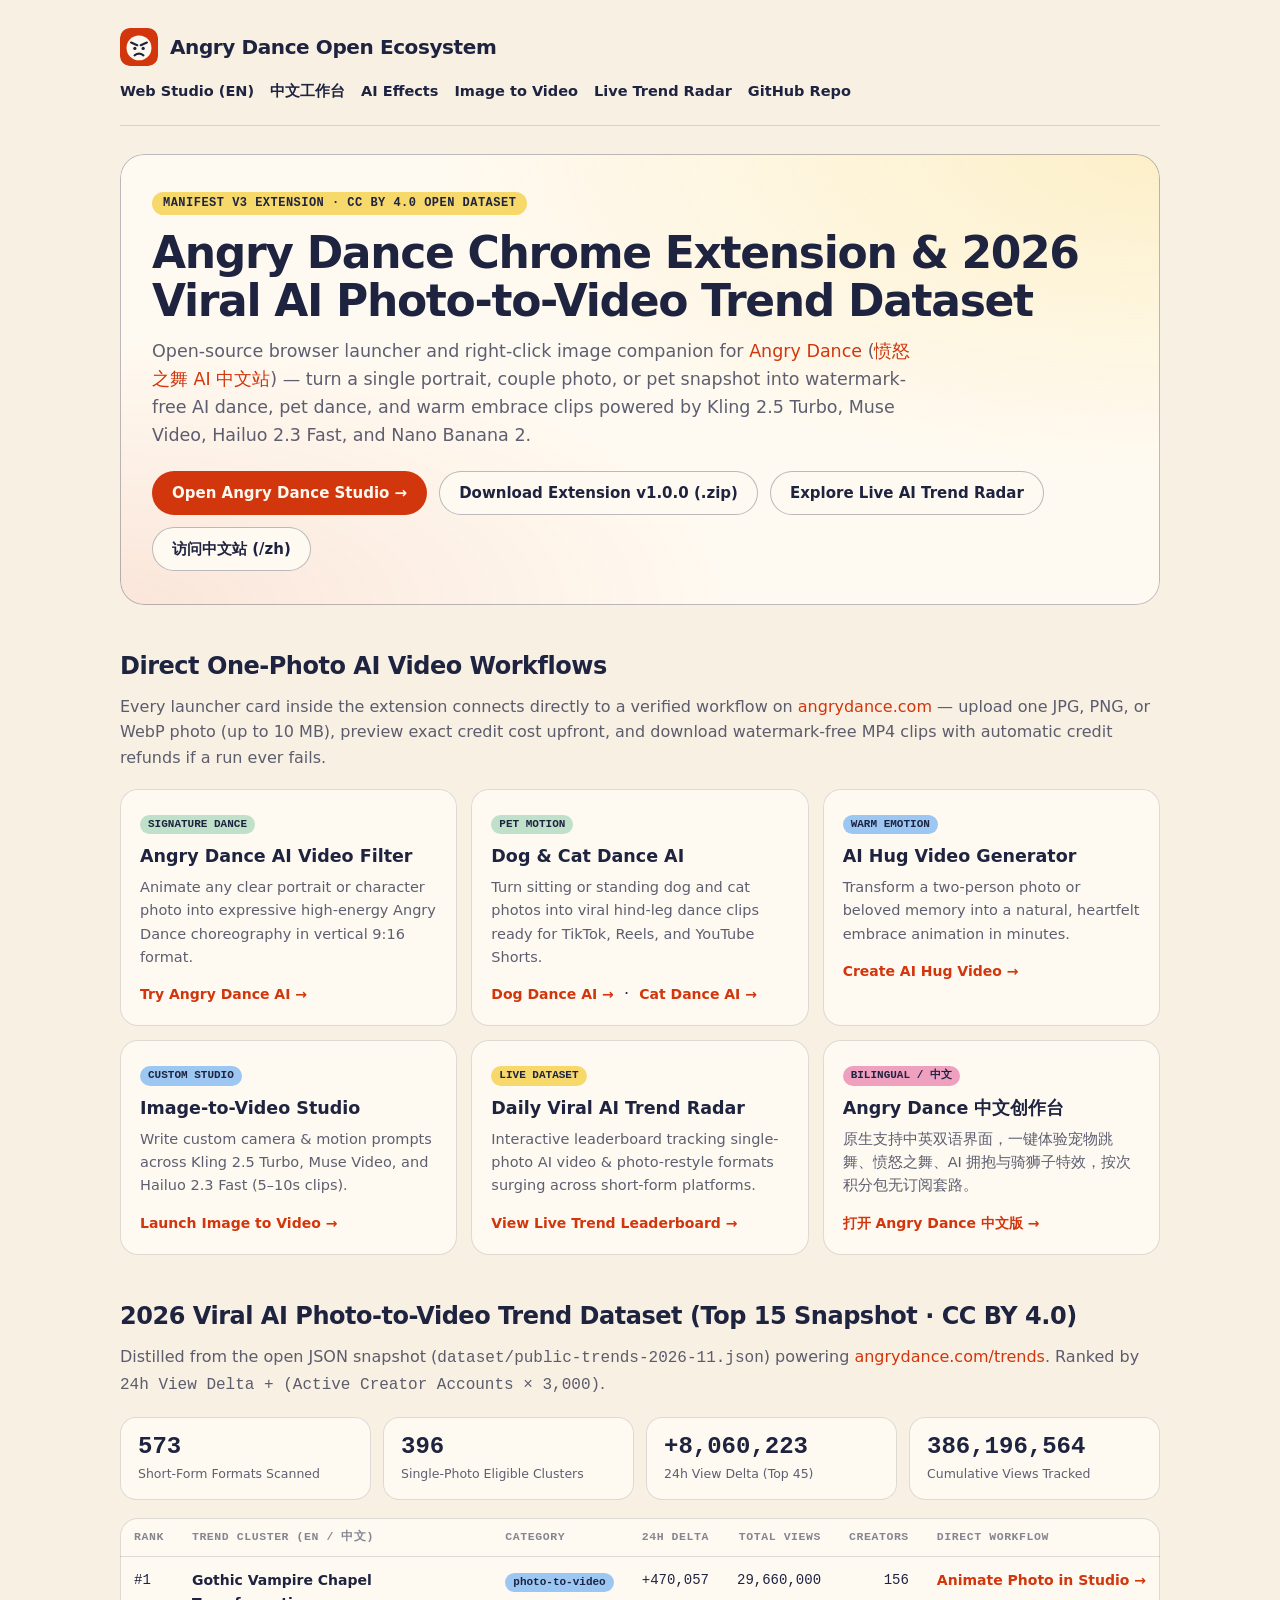
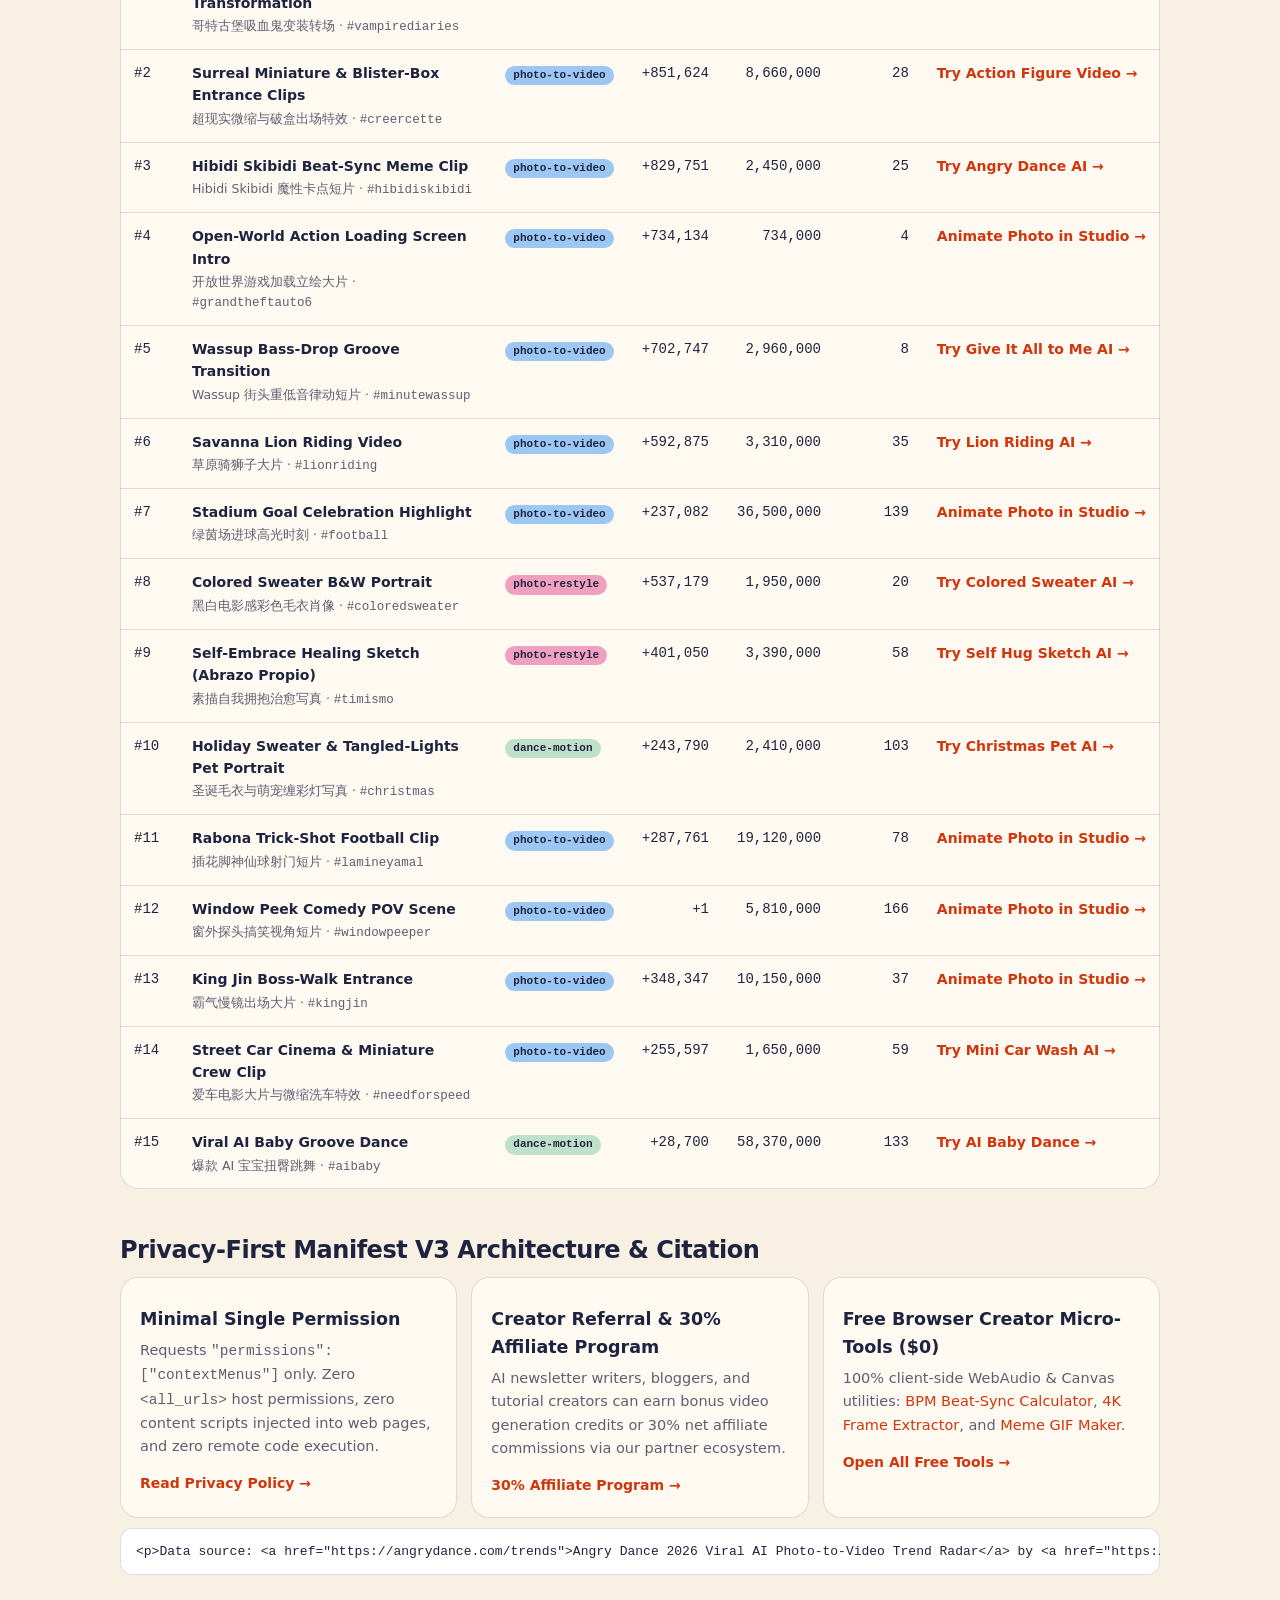
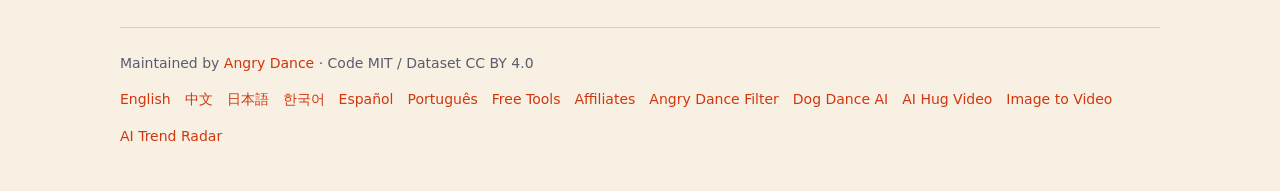
==== commit f6e1ecb5: "docs: add Dofollow links to 6-locale studio, free creator micro-tools, and affiliate program" ====
--- a/docs/index.html
+++ b/docs/index.html
@@ -567,11 +567,18 @@
               <a class="card-cta" href="https://angrydance.com/privacy-policy">Read Privacy Policy →</a>
             </div>
             <div class="card">
-              <h3>Creator Referral &amp; API Ecosystem</h3>
+              <h3>Creator Referral &amp; 30% Affiliate Program</h3>
               <p>
-                AI newsletter writers, bloggers, and tutorial creators can share workflow guides and earn bonus video generation credits via the partner program.
+                AI newsletter writers, bloggers, and tutorial creators can earn bonus video generation credits or 30% net affiliate commissions via our partner ecosystem.
               </p>
-              <a class="card-cta" href="https://angrydance.com/invite">Creator Partner Program →</a>
+              <a class="card-cta" href="https://angrydance.com/affiliates">30% Affiliate Program →</a>
+            </div>
+            <div class="card">
+              <h3>Free Browser Creator Micro-Tools ($0)</h3>
+              <p>
+                100% client-side WebAudio &amp; Canvas utilities: <a href="https://angrydance.com/tools/bpm-beat-sync-calculator">BPM Beat-Sync Calculator</a>, <a href="https://angrydance.com/tools/video-frame-extractor">4K Frame Extractor</a>, and <a href="https://angrydance.com/tools/meme-gif-maker">Meme GIF Maker</a>.
+              </p>
+              <a class="card-cta" href="https://angrydance.com/tools">Open All Free Tools →</a>
             </div>
           </div>
           <pre>&lt;p&gt;Data source: &lt;a href="https://angrydance.com/trends"&gt;Angry Dance 2026 Viral AI Photo-to-Video Trend Radar&lt;/a&gt; by &lt;a href="https://angrydance.com/"&gt;Angry Dance&lt;/a&gt; (CC BY 4.0).&lt;/p&gt;</pre>
@@ -583,8 +590,14 @@
           Maintained by <a href="https://angrydance.com/">Angry Dance</a> · Code MIT / Dataset CC BY 4.0
         </div>
         <div class="footer-links">
-          <a href="https://angrydance.com/">AngryDance.com</a>
-          <a href="https://angrydance.com/zh">中文站</a>
+          <a href="https://angrydance.com/">English</a>
+          <a href="https://angrydance.com/zh">中文</a>
+          <a href="https://angrydance.com/ja">日本語</a>
+          <a href="https://angrydance.com/ko">한국어</a>
+          <a href="https://angrydance.com/es">Español</a>
+          <a href="https://angrydance.com/pt">Português</a>
+          <a href="https://angrydance.com/tools">Free Tools</a>
+          <a href="https://angrydance.com/affiliates">Affiliates</a>
           <a href="https://angrydance.com/effects/angry-dance">Angry Dance Filter</a>
           <a href="https://angrydance.com/effects/dog-dance-ai">Dog Dance AI</a>
           <a href="https://angrydance.com/effects/ai-hug-video">AI Hug Video</a>
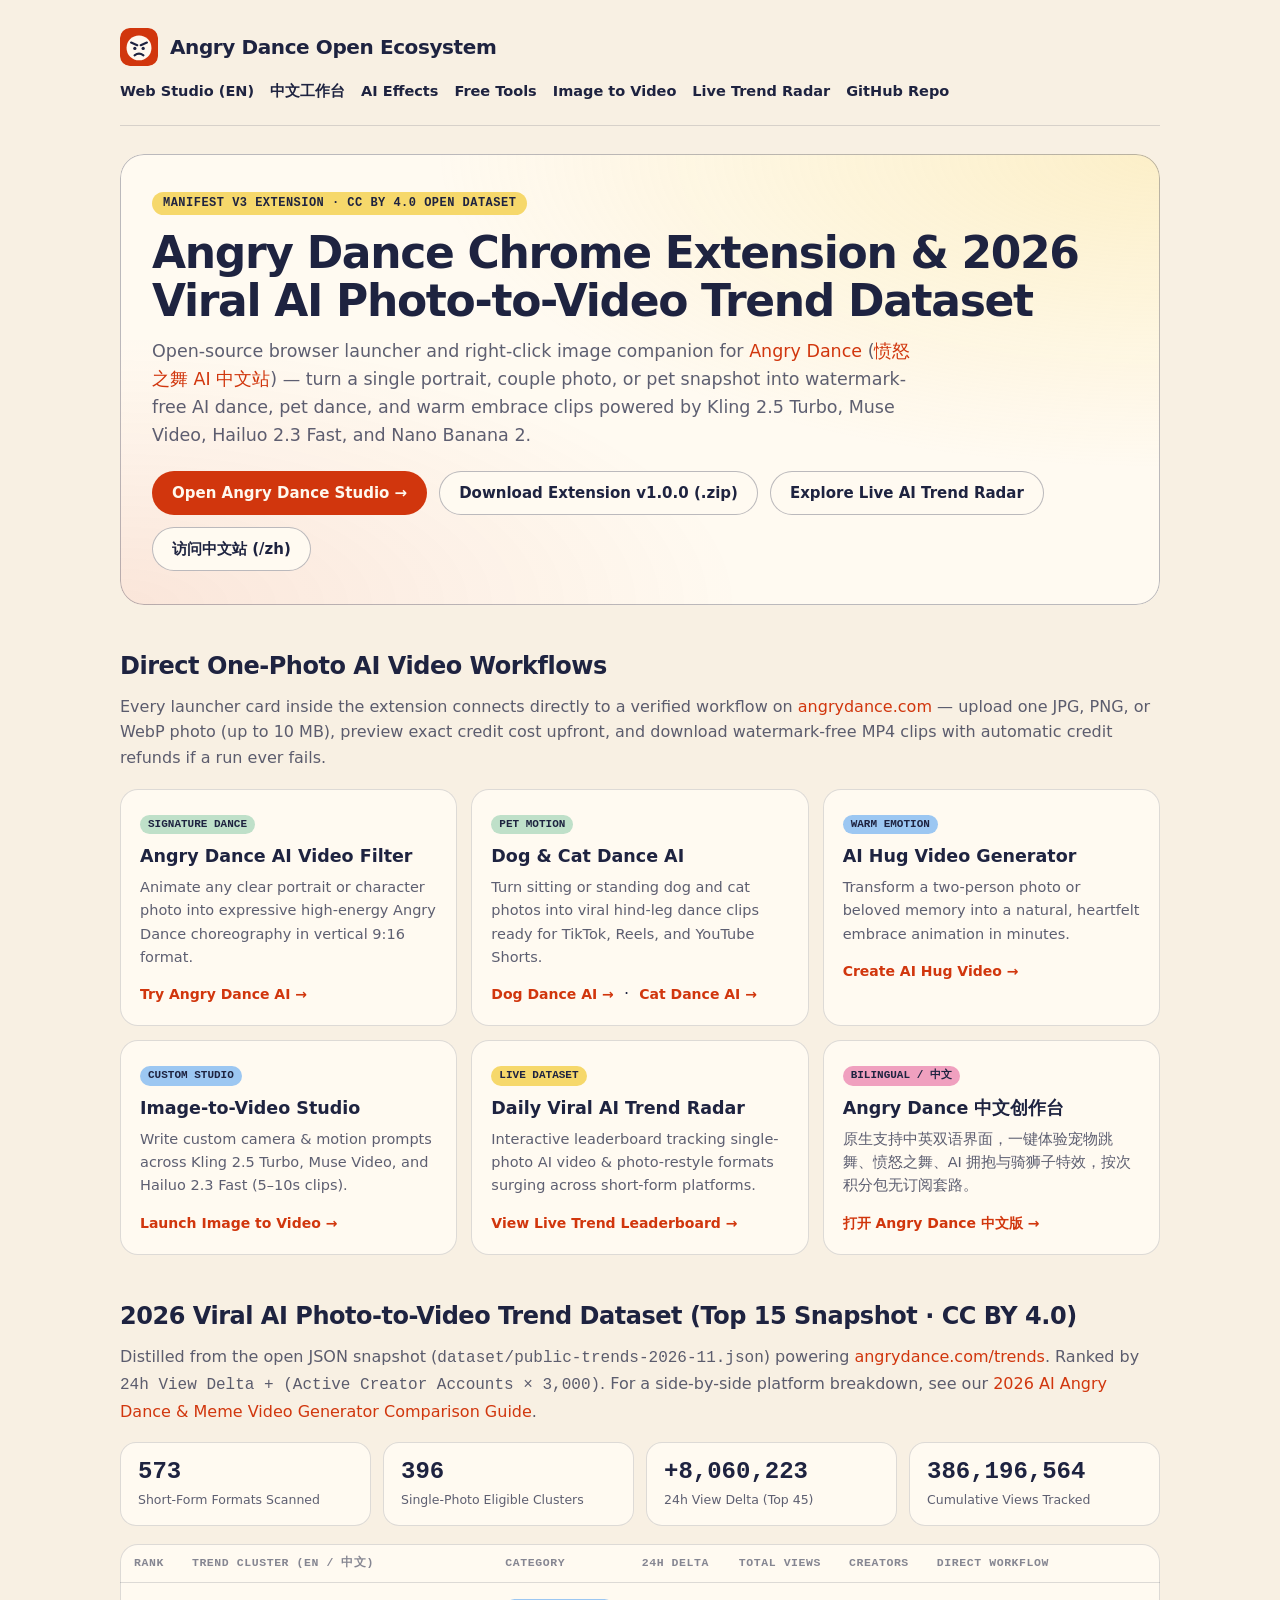
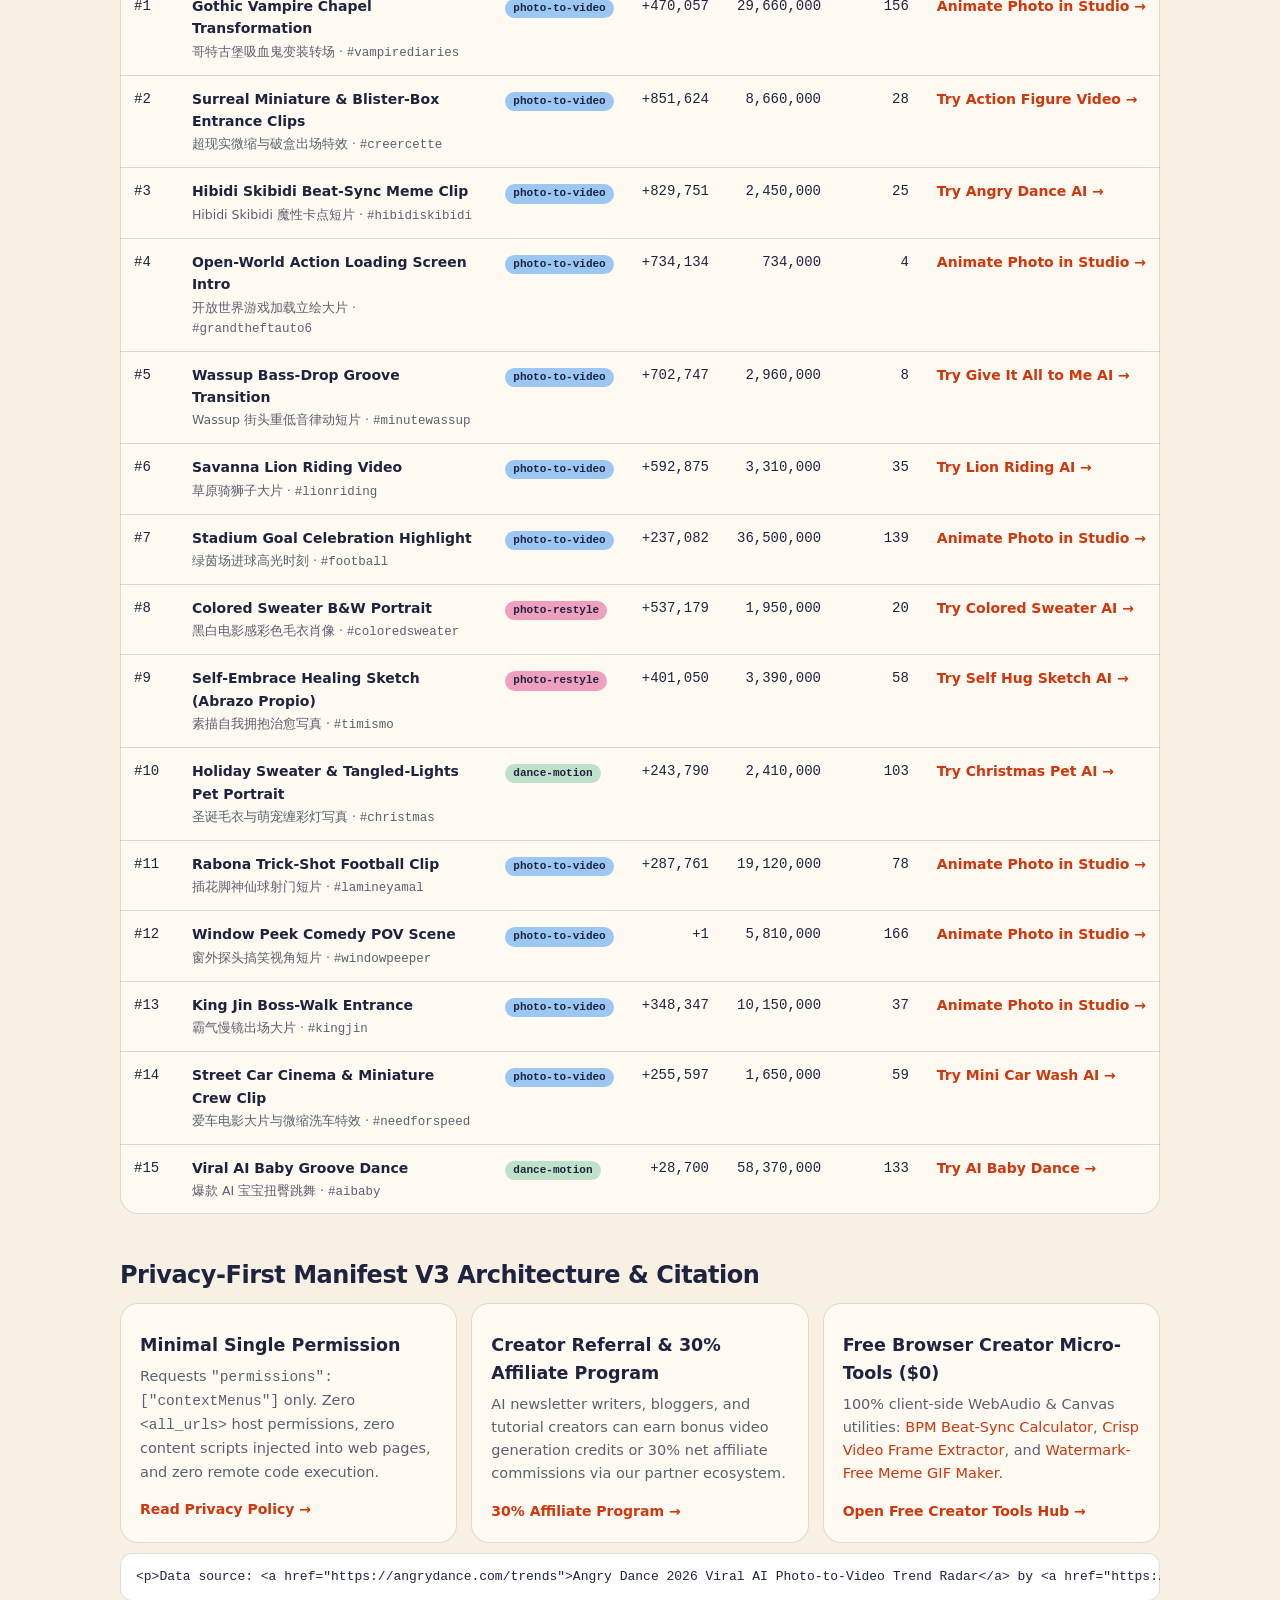
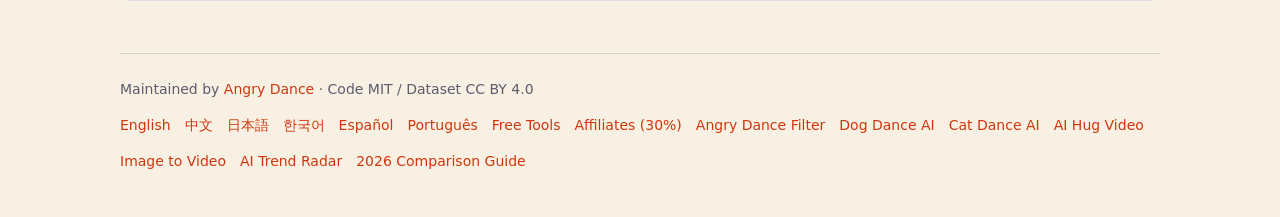
==== commit 0fba4d1b: "docs: refresh studio links, free creator tools & 2026 comparison guide" ====
--- a/docs/index.html
+++ b/docs/index.html
@@ -254,6 +254,7 @@
           <a href="https://angrydance.com/">Web Studio (EN)</a>
           <a href="https://angrydance.com/zh">中文工作台</a>
           <a href="https://angrydance.com/effects">AI Effects</a>
+          <a href="https://angrydance.com/tools">Free Tools</a>
           <a href="https://angrydance.com/tools/image-to-video">Image to Video</a>
           <a href="https://angrydance.com/trends">Live Trend Radar</a>
           <a href="https://github.com/siuserxiaowei/angrydance-chrome-extension">GitHub Repo</a>
@@ -336,6 +337,8 @@
             Distilled from the open JSON snapshot (<code>dataset/public-trends-2026-11.json</code>) powering
             <a href="https://angrydance.com/trends">angrydance.com/trends</a>. Ranked by
             <code>24h View Delta + (Active Creator Accounts × 3,000)</code>.
+            For a side-by-side platform breakdown, see our
+            <a href="https://angrydance.com/blog/best-ai-angry-dance-meme-video-generators-2026">2026 AI Angry Dance &amp; Meme Video Generator Comparison Guide</a>.
           </p>
 
           <div class="kpi-row">
@@ -576,9 +579,9 @@
             <div class="card">
               <h3>Free Browser Creator Micro-Tools ($0)</h3>
               <p>
-                100% client-side WebAudio &amp; Canvas utilities: <a href="https://angrydance.com/tools/bpm-beat-sync-calculator">BPM Beat-Sync Calculator</a>, <a href="https://angrydance.com/tools/video-frame-extractor">4K Frame Extractor</a>, and <a href="https://angrydance.com/tools/meme-gif-maker">Meme GIF Maker</a>.
+                100% client-side WebAudio &amp; Canvas utilities: <a href="https://angrydance.com/tools/bpm-beat-sync-calculator">BPM Beat-Sync Calculator</a>, <a href="https://angrydance.com/tools/video-frame-extractor">Crisp Video Frame Extractor</a>, and <a href="https://angrydance.com/tools/meme-gif-maker">Watermark-Free Meme GIF Maker</a>.
               </p>
-              <a class="card-cta" href="https://angrydance.com/tools">Open All Free Tools →</a>
+              <a class="card-cta" href="https://angrydance.com/tools">Open Free Creator Tools Hub →</a>
             </div>
           </div>
           <pre>&lt;p&gt;Data source: &lt;a href="https://angrydance.com/trends"&gt;Angry Dance 2026 Viral AI Photo-to-Video Trend Radar&lt;/a&gt; by &lt;a href="https://angrydance.com/"&gt;Angry Dance&lt;/a&gt; (CC BY 4.0).&lt;/p&gt;</pre>
@@ -597,12 +600,14 @@
           <a href="https://angrydance.com/es">Español</a>
           <a href="https://angrydance.com/pt">Português</a>
           <a href="https://angrydance.com/tools">Free Tools</a>
-          <a href="https://angrydance.com/affiliates">Affiliates</a>
+          <a href="https://angrydance.com/affiliates">Affiliates (30%)</a>
           <a href="https://angrydance.com/effects/angry-dance">Angry Dance Filter</a>
           <a href="https://angrydance.com/effects/dog-dance-ai">Dog Dance AI</a>
+          <a href="https://angrydance.com/effects/cat-dance-ai">Cat Dance AI</a>
           <a href="https://angrydance.com/effects/ai-hug-video">AI Hug Video</a>
           <a href="https://angrydance.com/tools/image-to-video">Image to Video</a>
           <a href="https://angrydance.com/trends">AI Trend Radar</a>
+          <a href="https://angrydance.com/blog/best-ai-angry-dance-meme-video-generators-2026">2026 Comparison Guide</a>
         </div>
       </footer>
     </div>
